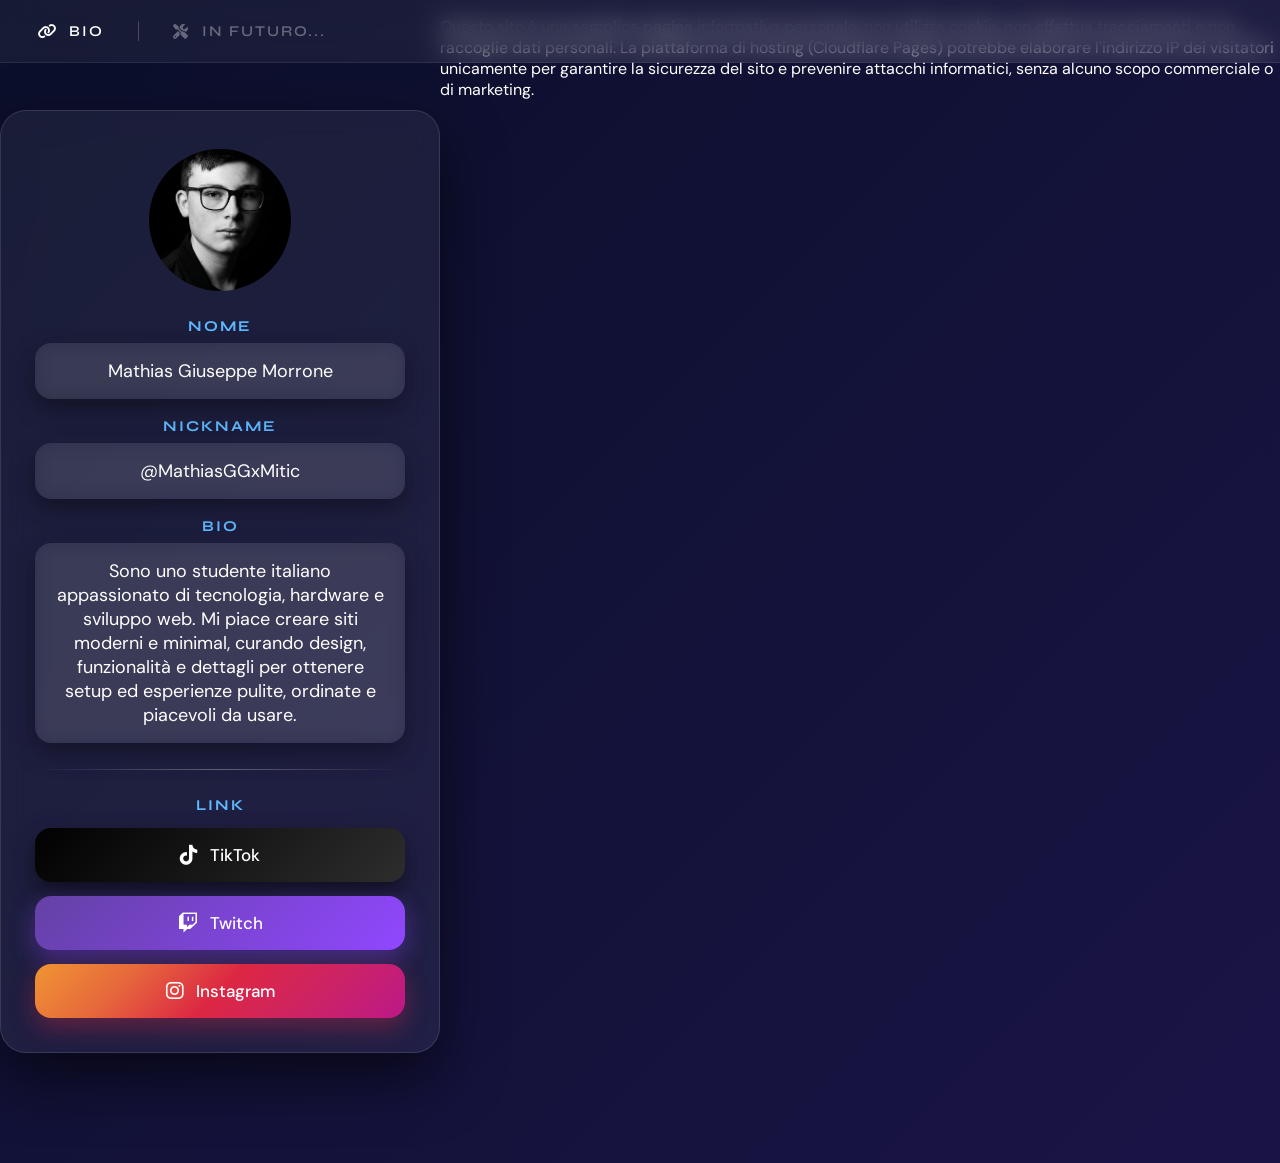
==== index.html @ 7708ba3c "Update index.html" ====
<!DOCTYPE html>
<html lang="it">
    <head>
        <meta charset="UTF-8">
        <meta name="viewport" content="width=device-width, initial-scale=1.0">
        <meta name="description" content="Pagina bio di MathiasGGxMitic: studente italiano appassionato di tecnologia, hardware e sviluppo web. Link a TikTok, Twitch e Instagram.">
        <title>MathiasGGxMitic BIO</title>
        <link rel="preconnect" href="https://fonts.googleapis.com">
        <link rel="preconnect" href="https://fonts.gstatic.com" crossorigin>
        <link href="https://fonts.googleapis.com/css2?family=Syne:wght@400;600;700;800&family=DM+Sans:wght@300;400;500&display=swap&font-display=swap" rel="stylesheet">
        <link rel="stylesheet" href="index-style.css">
        <link rel="preload" href="https://cdnjs.cloudflare.com/ajax/libs/font-awesome/6.5.0/css/all.min.css" as="style" onload="this.onload=null;this.rel='stylesheet'">
        <noscript><link rel="stylesheet" href="https://cdnjs.cloudflare.com/ajax/libs/font-awesome/6.5.0/css/all.min.css"></noscript>
    </head>
    <body>
        <header class="navbar">
            <div class="navbar-bar">
                <button class="menu-btn" id="menu-btn" aria-label="Apri menu di navigazione">
                    <div class="menu-lines">
                        <span></span>
                        <span></span>
                        <span></span>
                    </div>
                    <i class="fa-solid fa-chevron-down" id="chevron"></i>
                </button>
                <nav class="desktop-nav">
                    <a href="index.html"><i class="fa-solid fa-link"></i>BIO</a>
                    <div class="desktop-nav-divider"></div>
                    <span class="menu-soon"><i class="fa-solid fa-screwdriver-wrench"></i>IN FUTURO...</span>
                </nav>
            </div>
            <div class="dropdown-menu" id="dropdown-menu">
                <a href="index.html"><i class="fa-solid fa-link"></i>BIO</a>
                <div class="menu-divider"></div>
                <span class="menu-soon"><i class="fa-solid fa-screwdriver-wrench"></i>IN FUTURO...</span>
            </div>
        </header>
        <main>
        <div class="card">
            <img class="pfp" src="foto_profilo.webp" alt="Foto profilo di MathiasGGxMitic">
            <div class="label">NOME</div>
            <div class="box">Mathias Giuseppe Morrone</div>
            <div class="label">NICKNAME</div>
            <div class="box">@MathiasGGxMitic</div>
            <div class="label">BIO</div>
            <div class="box">Sono uno studente italiano appassionato di tecnologia, hardware e sviluppo web.
Mi piace creare siti moderni e minimal, curando design, funzionalità e dettagli per ottenere setup ed esperienze pulite, ordinate e piacevoli da usare.</div>
            <div class="separator"></div>
            <div class="label">LINK</div>
            <a class="link-box link-tiktok" href="https://www.tiktok.com/@mathiasggxmitic" target="_blank">
                <i class="fa-brands fa-tiktok"></i>
                TikTok
            </a>
            <a class="link-box link-twitch" href="https://www.twitch.tv/mathiasggxmitic_" target="_blank">
                <i class="fa-brands fa-twitch"></i>
                Twitch
            </a>
            <a class="link-box link-instagram" href="https://www.instagram.com/mathiasggxmitic/" target="_blank">
                <i class="fa-brands fa-instagram"></i>
                Instagram
            </a>
        </div>
        </main>
<footer class="gdpr-note">
    <p>Questo sito è una semplice pagina informativa personale: non utilizza cookie, non effettua tracciamenti e non raccoglie dati personali. La piattaforma di hosting (Cloudflare Pages) potrebbe elaborare l'indirizzo IP dei visitatori unicamente per garantire la sicurezza del sito e prevenire attacchi informatici, senza alcuno scopo commerciale o di marketing.</p>
</footer>
        <script src="index-script.js"></script>
    </body>
</html>
---- index-style.css ----
:root {
    --bg1: #0b0f2a;
    --bg2: #1a1446;
    --accent1: #6c63ff;
    --accent2: #ff2ea6;
    --accent3: #00d4ff;
    --text: #ffffff;
    --label-color: #5eb8ff;
}

* {
    box-sizing: border-box;
}

body {
    margin: 0;
    min-height: 100vh;
    font-family: 'DM Sans', sans-serif;
    display: flex;
    justify-content: center;
    align-items: flex-start;
    background: linear-gradient(135deg, var(--bg1), var(--bg2));
    color: var(--text);
    overflow-x: hidden;
}

.navbar {
    position: fixed;
    top: 0;
    left: 0;
    right: 0;
    z-index: 1000;
}

.navbar-bar {
    width: 100%;
    padding: 14px 24px;
    display: flex;
    align-items: center;
    background: rgba(255, 255, 255, 0.05);
    backdrop-filter: blur(14px);
    -webkit-backdrop-filter: blur(14px);
    border-bottom: 1px solid rgba(255, 255, 255, 0.08);
}

.menu-btn {
    display: flex;
    align-items: center;
    gap: 14px;
    padding: 12px 18px;
    border: 1px solid rgba(255, 255, 255, 0.14);
    border-radius: 16px;
    cursor: pointer;
    color: var(--text);
    background: rgba(255, 255, 255, 0.08);
    backdrop-filter: blur(14px);
    -webkit-backdrop-filter: blur(14px);
    transition: transform 0.25s ease, background 0.25s ease;
}

.menu-btn:hover {
    transform: scale(1.04);
    background: rgba(255, 255, 255, 0.13);
}

.menu-lines {
    display: flex;
    flex-direction: column;
    gap: 5px;
}

.menu-lines span {
    width: 26px;
    height: 2.5px;
    background: var(--text);
    border-radius: 999px;
}

#chevron {
    transition: transform 0.3s ease;
    font-size: 15px;
}

#chevron.open {
    transform: rotate(180deg);
}

.dropdown-menu {
    position: absolute;
    top: calc(100% + 10px);
    left: 24px;
    width: 210px;
    border-radius: 18px;
    background: rgba(255, 255, 255, 0.08);
    backdrop-filter: blur(14px);
    -webkit-backdrop-filter: blur(14px);
    border: 1px solid rgba(255, 255, 255, 0.12);
    display: flex;
    flex-direction: column;
    overflow: hidden;
    opacity: 0;
    visibility: hidden;
    transform: translateY(-10px);
    transition: opacity 0.3s ease, transform 0.3s ease, visibility 0.3s ease;
}

.dropdown-menu.active {
    opacity: 1;
    visibility: visible;
    transform: translateY(0);
}

.dropdown-menu a {
    padding: 16px 20px;
    text-decoration: none;
    color: var(--text);
    background: transparent;
    transition: background 0.25s ease;
    text-align: left;
    font-family: 'Syne', sans-serif;
    font-size: 15px;
    font-weight: 600;
    letter-spacing: 2px;
    display: flex;
    align-items: center;
    gap: 12px;
    width: 100%;
}

.dropdown-menu a:hover {
    background: rgba(255, 255, 255, 0.08);
}

.menu-divider {
    height: 1px;
    background: rgba(255, 255, 255, 0.12);
}

.menu-soon {
    padding: 16px 20px;
    color: rgba(220, 220, 230, 0.4);
    background: transparent;
    font-family: 'Syne', sans-serif;
    font-size: 15px;
    font-weight: 600;
    letter-spacing: 2px;
    cursor: default;
    user-select: none;
    text-align: left;
    display: flex;
    align-items: center;
    gap: 12px;
    width: 100%;
}

.desktop-nav {
    display: none;
}

.desktop-nav-divider {
    width: 1px;
    height: 20px;
    background: rgba(255, 255, 255, 0.2);
    border-radius: 999px;
}

.card {
    width: 440px;
    margin-top: 110px;
    margin-bottom: 110px;
    padding: 34px;
    border-radius: 26px;
    background: rgba(255, 255, 255, 0.06);
    backdrop-filter: blur(14px);
    -webkit-backdrop-filter: blur(14px);
    border: 1px solid rgba(255, 255, 255, 0.12);
    box-shadow: 0 24px 60px rgba(0, 0, 0, 0.6);
    text-align: center;
}

.pfp {
    width: 150px;
    height: 150px;
    border-radius: 50%;
    object-fit: cover;
    border: 4px solid transparent;
    box-shadow: none;
    margin: 0 auto 22px auto;
    display: block;
    transition: border-color 0.3s ease, box-shadow 0.3s ease;
}

.pfp:hover {
    border-color: var(--accent3);
    box-shadow: 0 0 30px rgba(0, 212, 255, 0.6);
}

.label {
    font-family: 'Syne', sans-serif;
    font-size: 15px;
    font-weight: 700;
    color: var(--label-color);
    margin: 18px 0 8px 0;
    letter-spacing: 2px;
}

.box {
    background: rgba(255, 255, 255, 0.08);
    padding: 16px 20px;
    border-radius: 16px;
    font-family: 'DM Sans', sans-serif;
    font-size: 18px;
    font-weight: 400;
    box-shadow: 0 10px 25px rgba(0, 0, 0, 0.35);
    backdrop-filter: blur(10px);
    -webkit-backdrop-filter: blur(10px);
}

.separator {
    height: 1px;
    margin: 26px 0;
    background: linear-gradient(90deg, transparent, rgba(255, 255, 255, 0.3), transparent);
}

.link-box {
    display: flex;
    align-items: center;
    justify-content: center;
    gap: 12px;
    margin-top: 14px;
    padding: 16px 20px;
    border-radius: 16px;
    text-decoration: none;
    color: var(--text);
    font-family: 'DM Sans', sans-serif;
    font-size: 17px;
    font-weight: 500;
    transition: transform 0.25s ease, box-shadow 0.25s ease;
}

.link-box:hover {
    transform: translateY(-3px) scale(1.03);
    box-shadow: 0 15px 35px rgba(0, 0, 0, 0.5);
}

.link-box i {
    font-size: 20px;
}

.link-tiktok {
    background: linear-gradient(135deg, #010101, #2d2d2d);
    box-shadow: 0 10px 25px rgba(0, 0, 0, 0.5);
}

.link-twitch {
    background: linear-gradient(135deg, #6441a5, #9147ff);
    box-shadow: 0 10px 25px rgba(145, 71, 255, 0.35);
}

.link-instagram {
    background: linear-gradient(135deg, #f09433, #e6683c, #dc2743, #cc2366, #bc1888);
    box-shadow: 0 10px 25px rgba(220, 39, 67, 0.35);
}

@media (max-width: 520px) {
    body {
        align-items: flex-start;
        padding: 0;
        min-height: unset;
    }

    main {
        width: 100%;
        padding: 0 16px 32px 16px;
    }

    .card {
        width: 100%;
        margin-top: 90px;
        padding: 24px 20px;
        border-radius: 22px;
    }

    .pfp {
        width: 120px;
        height: 120px;
    }

    .box {
        font-size: 16px;
        padding: 14px 16px;
    }

    .label {
        font-size: 13px;
    }

    .link-box {
        font-size: 16px;
        padding: 14px 16px;
    }

    .dropdown-menu {
        width: calc(100vw - 48px);
    }

    .navbar-bar {
        padding: 12px 16px;
    }
}

@media (min-width: 768px) {
    .menu-btn {
        display: none;
    }

    .dropdown-menu {
        display: none !important;
    }

    .desktop-nav {
        display: flex;
        align-items: center;
        gap: 20px;
    }

    .desktop-nav a {
        text-decoration: none;
        color: var(--text);
        font-family: 'Syne', sans-serif;
        font-size: 15px;
        font-weight: 600;
        letter-spacing: 2px;
        display: flex;
        align-items: center;
        gap: 10px;
        padding: 8px 14px;
        border-radius: 12px;
        transition: background 0.25s ease;
    }

    .desktop-nav a:hover {
        background: rgba(255, 255, 255, 0.08);
    }

    .desktop-nav .menu-soon {
        padding: 8px 14px;
        font-size: 15px;
        width: auto;
    }
}
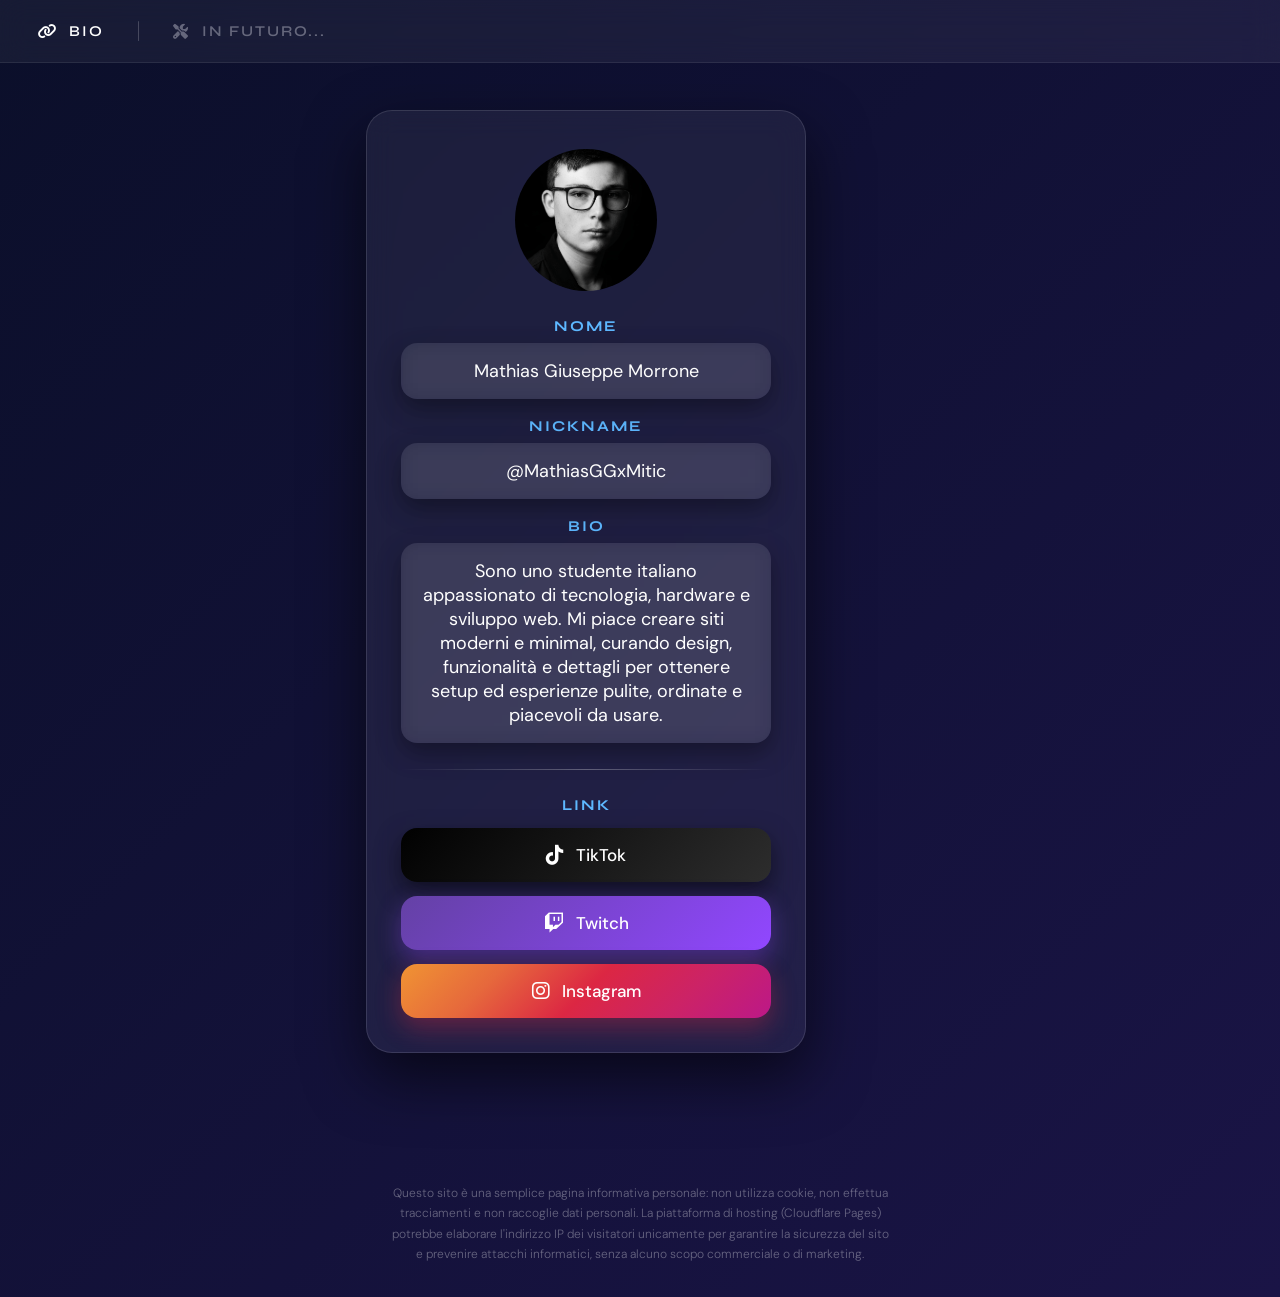
==== commit 6f7ee3ef: "Update index.html" ====
--- a/index.html
+++ b/index.html
@@ -36,34 +36,34 @@
             </div>
         </header>
         <main>
-        <div class="card">
-            <img class="pfp" src="foto_profilo.webp" alt="Foto profilo di MathiasGGxMitic">
-            <div class="label">NOME</div>
-            <div class="box">Mathias Giuseppe Morrone</div>
-            <div class="label">NICKNAME</div>
-            <div class="box">@MathiasGGxMitic</div>
-            <div class="label">BIO</div>
-            <div class="box">Sono uno studente italiano appassionato di tecnologia, hardware e sviluppo web.
+            <div class="card">
+                <img class="pfp" src="foto_profilo.webp" alt="Foto profilo di MathiasGGxMitic">
+                <div class="label">NOME</div>
+                <div class="box">Mathias Giuseppe Morrone</div>
+                <div class="label">NICKNAME</div>
+                <div class="box">@MathiasGGxMitic</div>
+                <div class="label">BIO</div>
+                <div class="box">Sono uno studente italiano appassionato di tecnologia, hardware e sviluppo web.
 Mi piace creare siti moderni e minimal, curando design, funzionalità e dettagli per ottenere setup ed esperienze pulite, ordinate e piacevoli da usare.</div>
-            <div class="separator"></div>
-            <div class="label">LINK</div>
-            <a class="link-box link-tiktok" href="https://www.tiktok.com/@mathiasggxmitic" target="_blank">
-                <i class="fa-brands fa-tiktok"></i>
-                TikTok
-            </a>
-            <a class="link-box link-twitch" href="https://www.twitch.tv/mathiasggxmitic_" target="_blank">
-                <i class="fa-brands fa-twitch"></i>
-                Twitch
-            </a>
-            <a class="link-box link-instagram" href="https://www.instagram.com/mathiasggxmitic/" target="_blank">
-                <i class="fa-brands fa-instagram"></i>
-                Instagram
-            </a>
-        </div>
+                <div class="separator"></div>
+                <div class="label">LINK</div>
+                <a class="link-box link-tiktok" href="https://www.tiktok.com/@mathiasggxmitic" target="_blank">
+                    <i class="fa-brands fa-tiktok"></i>
+                    TikTok
+                </a>
+                <a class="link-box link-twitch" href="https://www.twitch.tv/mathiasggxmitic_" target="_blank">
+                    <i class="fa-brands fa-twitch"></i>
+                    Twitch
+                </a>
+                <a class="link-box link-instagram" href="https://www.instagram.com/mathiasggxmitic/" target="_blank">
+                    <i class="fa-brands fa-instagram"></i>
+                    Instagram
+                </a>
+            </div>
+            <footer class="gdpr-note">
+                <p>Questo sito è una semplice pagina informativa personale: non utilizza cookie, non effettua tracciamenti e non raccoglie dati personali. La piattaforma di hosting (Cloudflare Pages) potrebbe elaborare l'indirizzo IP dei visitatori unicamente per garantire la sicurezza del sito e prevenire attacchi informatici, senza alcuno scopo commerciale o di marketing.</p>
+            </footer>
         </main>
-<footer class="gdpr-note">
-    <p>Questo sito è una semplice pagina informativa personale: non utilizza cookie, non effettua tracciamenti e non raccoglie dati personali. La piattaforma di hosting (Cloudflare Pages) potrebbe elaborare l'indirizzo IP dei visitatori unicamente per garantire la sicurezza del sito e prevenire attacchi informatici, senza alcuno scopo commerciale o di marketing.</p>
-</footer>
         <script src="index-script.js"></script>
     </body>
 </html>
--- a/index-style.css
+++ b/index-style.css
@@ -260,6 +260,22 @@
 .link-instagram {
     background: linear-gradient(135deg, #f09433, #e6683c, #dc2743, #cc2366, #bc1888);
     box-shadow: 0 10px 25px rgba(220, 39, 67, 0.35);
+}
+
+.gdpr-note {
+    width: 100%;
+    padding: 20px 24px 32px 24px;
+    text-align: center;
+}
+
+.gdpr-note p {
+    max-width: 500px;
+    margin: 0 auto;
+    font-family: 'DM Sans', sans-serif;
+    font-size: 12px;
+    font-weight: 300;
+    color: rgba(255, 255, 255, 0.35);
+    line-height: 1.7;
 }
 
 @media (max-width: 520px) {
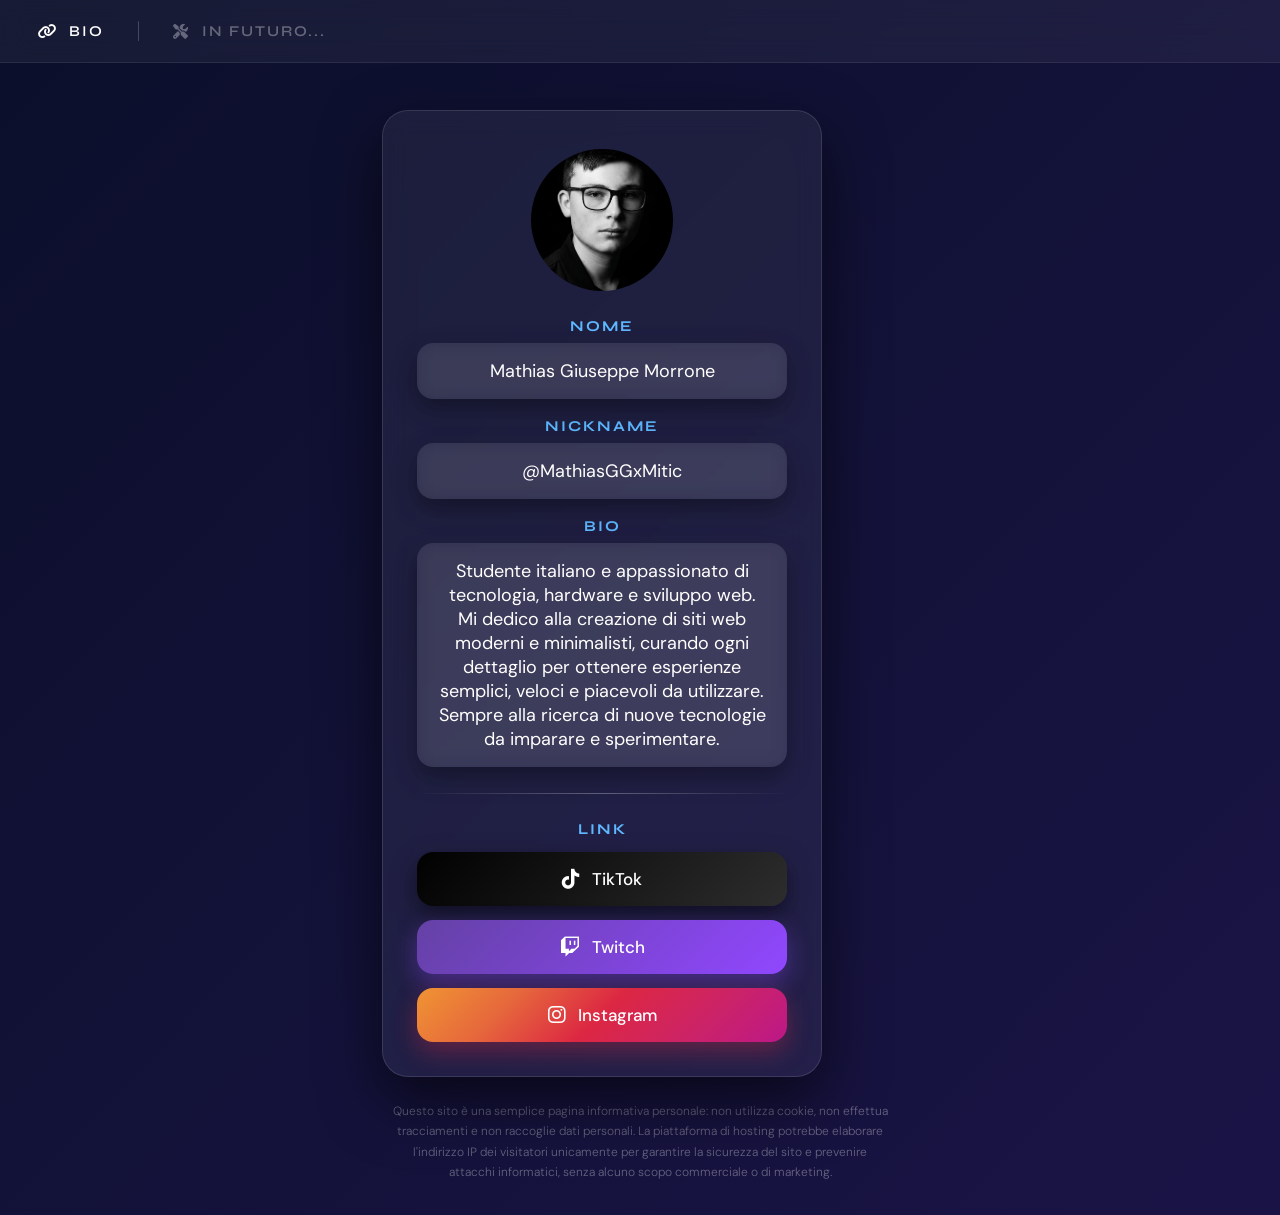
==== commit 993edd3c: "Update index.html" ====
--- a/index.html
+++ b/index.html
@@ -3,7 +3,7 @@
     <head>
         <meta charset="UTF-8">
         <meta name="viewport" content="width=device-width, initial-scale=1.0">
-        <meta name="description" content="Pagina bio di MathiasGGxMitic: studente italiano appassionato di tecnologia, hardware e sviluppo web. Link a TikTok, Twitch e Instagram.">
+        <meta name="description" content="Bio di MathiasGGxMitic">
         <title>MathiasGGxMitic BIO</title>
         <link rel="preconnect" href="https://fonts.googleapis.com">
         <link rel="preconnect" href="https://fonts.gstatic.com" crossorigin>
@@ -43,8 +43,7 @@
                 <div class="label">NICKNAME</div>
                 <div class="box">@MathiasGGxMitic</div>
                 <div class="label">BIO</div>
-                <div class="box">Sono uno studente italiano appassionato di tecnologia, hardware e sviluppo web.
-Mi piace creare siti moderni e minimal, curando design, funzionalità e dettagli per ottenere setup ed esperienze pulite, ordinate e piacevoli da usare.</div>
+                <div class="box">Studente italiano e appassionato di tecnologia, hardware e sviluppo web. Mi dedico alla creazione di siti web moderni e minimalisti, curando ogni dettaglio per ottenere esperienze semplici, veloci e piacevoli da utilizzare. Sempre alla ricerca di nuove tecnologie da imparare e sperimentare.</div>
                 <div class="separator"></div>
                 <div class="label">LINK</div>
                 <a class="link-box link-tiktok" href="https://www.tiktok.com/@mathiasggxmitic" target="_blank">
@@ -61,7 +60,7 @@
                 </a>
             </div>
             <footer class="gdpr-note">
-                <p>Questo sito è una semplice pagina informativa personale: non utilizza cookie, non effettua tracciamenti e non raccoglie dati personali. La piattaforma di hosting (Cloudflare Pages) potrebbe elaborare l'indirizzo IP dei visitatori unicamente per garantire la sicurezza del sito e prevenire attacchi informatici, senza alcuno scopo commerciale o di marketing.</p>
+                <p>Questo sito è una semplice pagina informativa personale: non utilizza cookie, non effettua tracciamenti e non raccoglie dati personali. La piattaforma di hosting potrebbe elaborare l'indirizzo IP dei visitatori unicamente per garantire la sicurezza del sito e prevenire attacchi informatici, senza alcuno scopo commerciale o di marketing.</p>
             </footer>
         </main>
         <script src="index-script.js"></script>
--- a/index-style.css
+++ b/index-style.css
@@ -167,7 +167,6 @@
 .card {
     width: 440px;
     margin-top: 110px;
-    margin-bottom: 110px;
     padding: 34px;
     border-radius: 26px;
     background: rgba(255, 255, 255, 0.06);
@@ -263,8 +262,8 @@
 }
 
 .gdpr-note {
-    width: 100%;
-    padding: 20px 24px 32px 24px;
+    margin-top: 24px;
+    padding: 0 8px 32px 8px;
     text-align: center;
 }
 
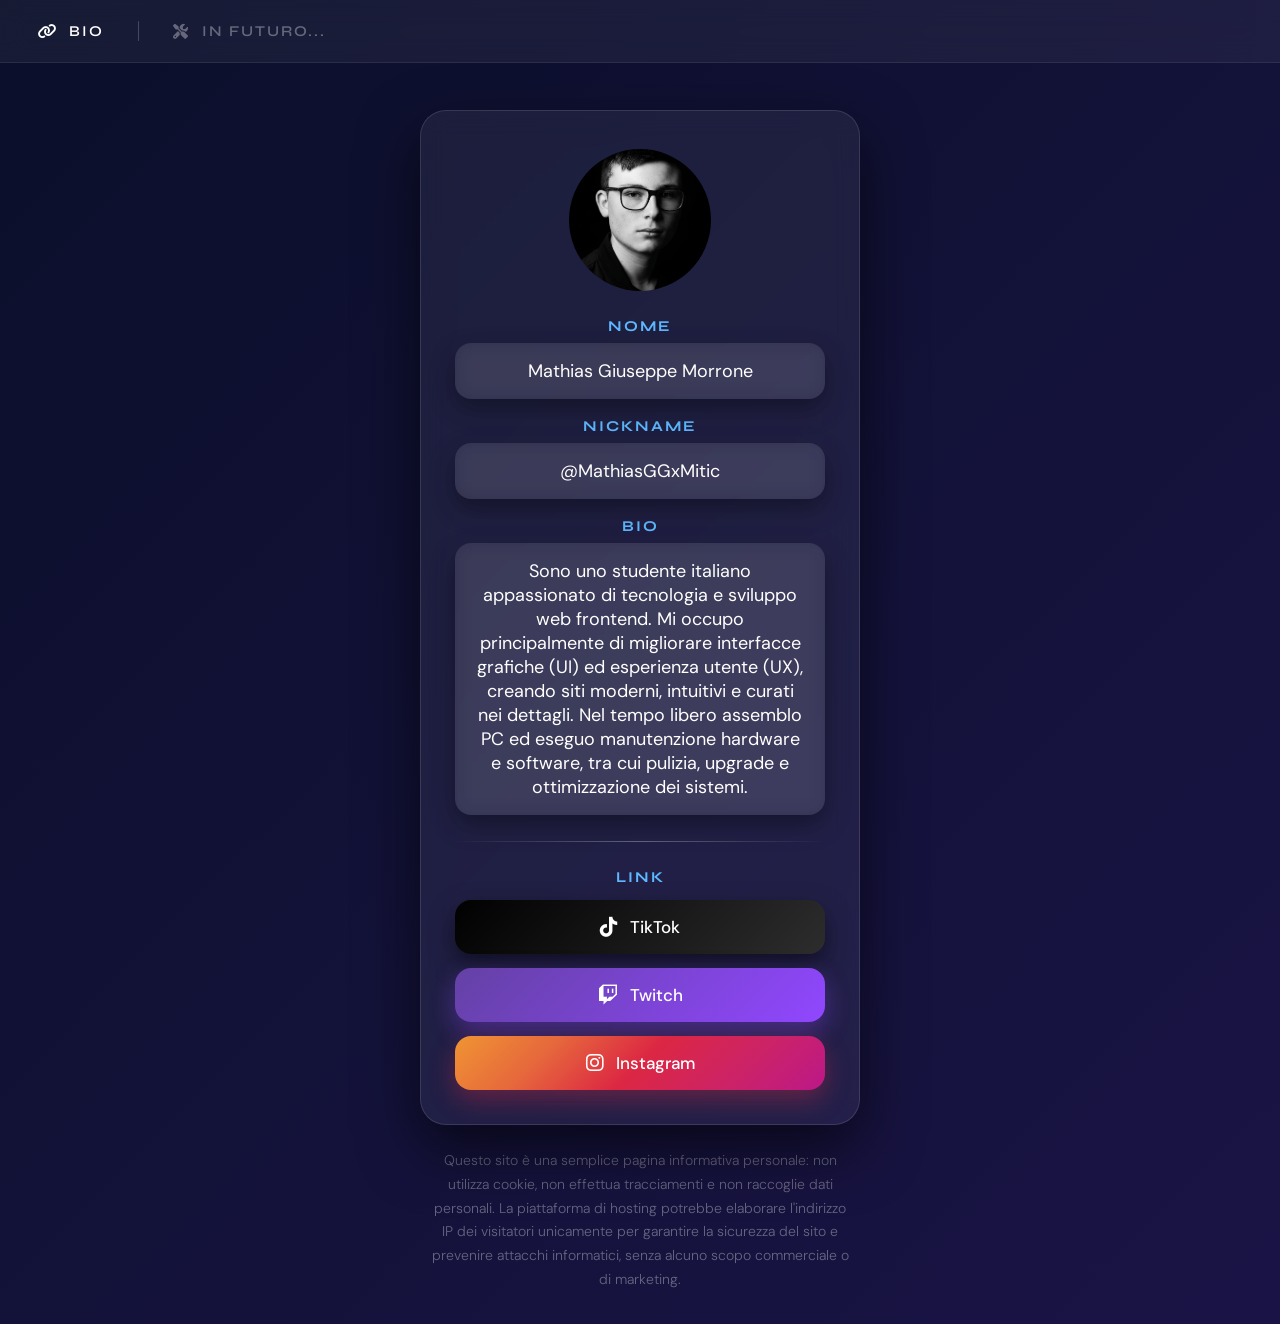
==== commit 559d94cf: "Update index.html" ====
--- a/index.html
+++ b/index.html
@@ -43,7 +43,7 @@
                 <div class="label">NICKNAME</div>
                 <div class="box">@MathiasGGxMitic</div>
                 <div class="label">BIO</div>
-                <div class="box">Studente italiano e appassionato di tecnologia, hardware e sviluppo web. Mi dedico alla creazione di siti web moderni e minimalisti, curando ogni dettaglio per ottenere esperienze semplici, veloci e piacevoli da utilizzare. Sempre alla ricerca di nuove tecnologie da imparare e sperimentare.</div>
+                <div class="box">Sono uno studente italiano appassionato di tecnologia e sviluppo web frontend. Mi occupo principalmente di migliorare interfacce grafiche (UI) ed esperienza utente (UX), creando siti moderni, intuitivi e curati nei dettagli. Nel tempo libero assemblo PC ed eseguo manutenzione hardware e software, tra cui pulizia, upgrade e ottimizzazione dei sistemi.</div>
                 <div class="separator"></div>
                 <div class="label">LINK</div>
                 <a class="link-box link-tiktok" href="https://www.tiktok.com/@mathiasggxmitic" target="_blank">
--- a/index-style.css
+++ b/index-style.css
@@ -271,7 +271,7 @@
     max-width: 500px;
     margin: 0 auto;
     font-family: 'DM Sans', sans-serif;
-    font-size: 12px;
+    font-size: 14px;
     font-weight: 300;
     color: rgba(255, 255, 255, 0.35);
     line-height: 1.7;
@@ -363,4 +363,9 @@
         font-size: 15px;
         width: auto;
     }
+
+    .gdpr-note p {
+        max-width: 420px;
+        font-size: 14px;
+    }
 }
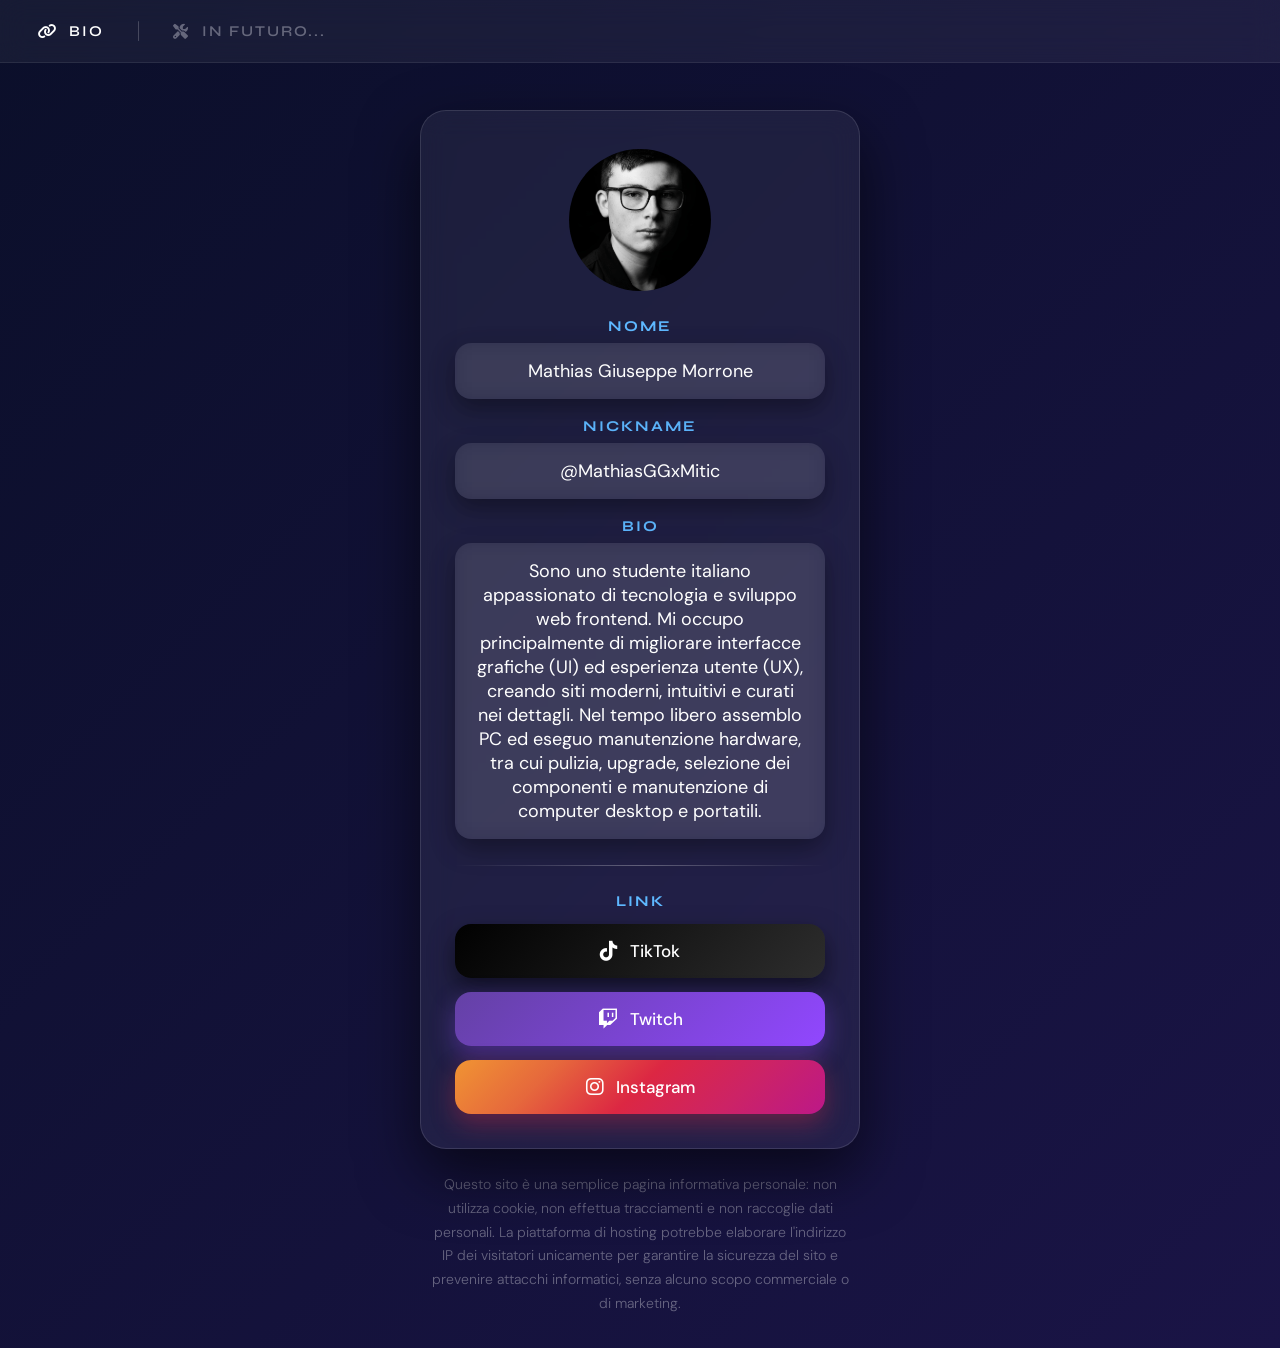
==== commit 8fb87317: "Update index.html" ====
--- a/index.html
+++ b/index.html
@@ -43,7 +43,7 @@
                 <div class="label">NICKNAME</div>
                 <div class="box">@MathiasGGxMitic</div>
                 <div class="label">BIO</div>
-                <div class="box">Sono uno studente italiano appassionato di tecnologia e sviluppo web frontend. Mi occupo principalmente di migliorare interfacce grafiche (UI) ed esperienza utente (UX), creando siti moderni, intuitivi e curati nei dettagli. Nel tempo libero assemblo PC ed eseguo manutenzione hardware e software, tra cui pulizia, upgrade e ottimizzazione dei sistemi.</div>
+                <div class="box">Sono uno studente italiano appassionato di tecnologia e sviluppo web frontend. Mi occupo principalmente di migliorare interfacce grafiche (UI) ed esperienza utente (UX), creando siti moderni, intuitivi e curati nei dettagli. Nel tempo libero assemblo PC ed eseguo manutenzione hardware, tra cui pulizia, upgrade, selezione dei componenti e manutenzione di computer desktop e portatili.</div>
                 <div class="separator"></div>
                 <div class="label">LINK</div>
                 <a class="link-box link-tiktok" href="https://www.tiktok.com/@mathiasggxmitic" target="_blank">
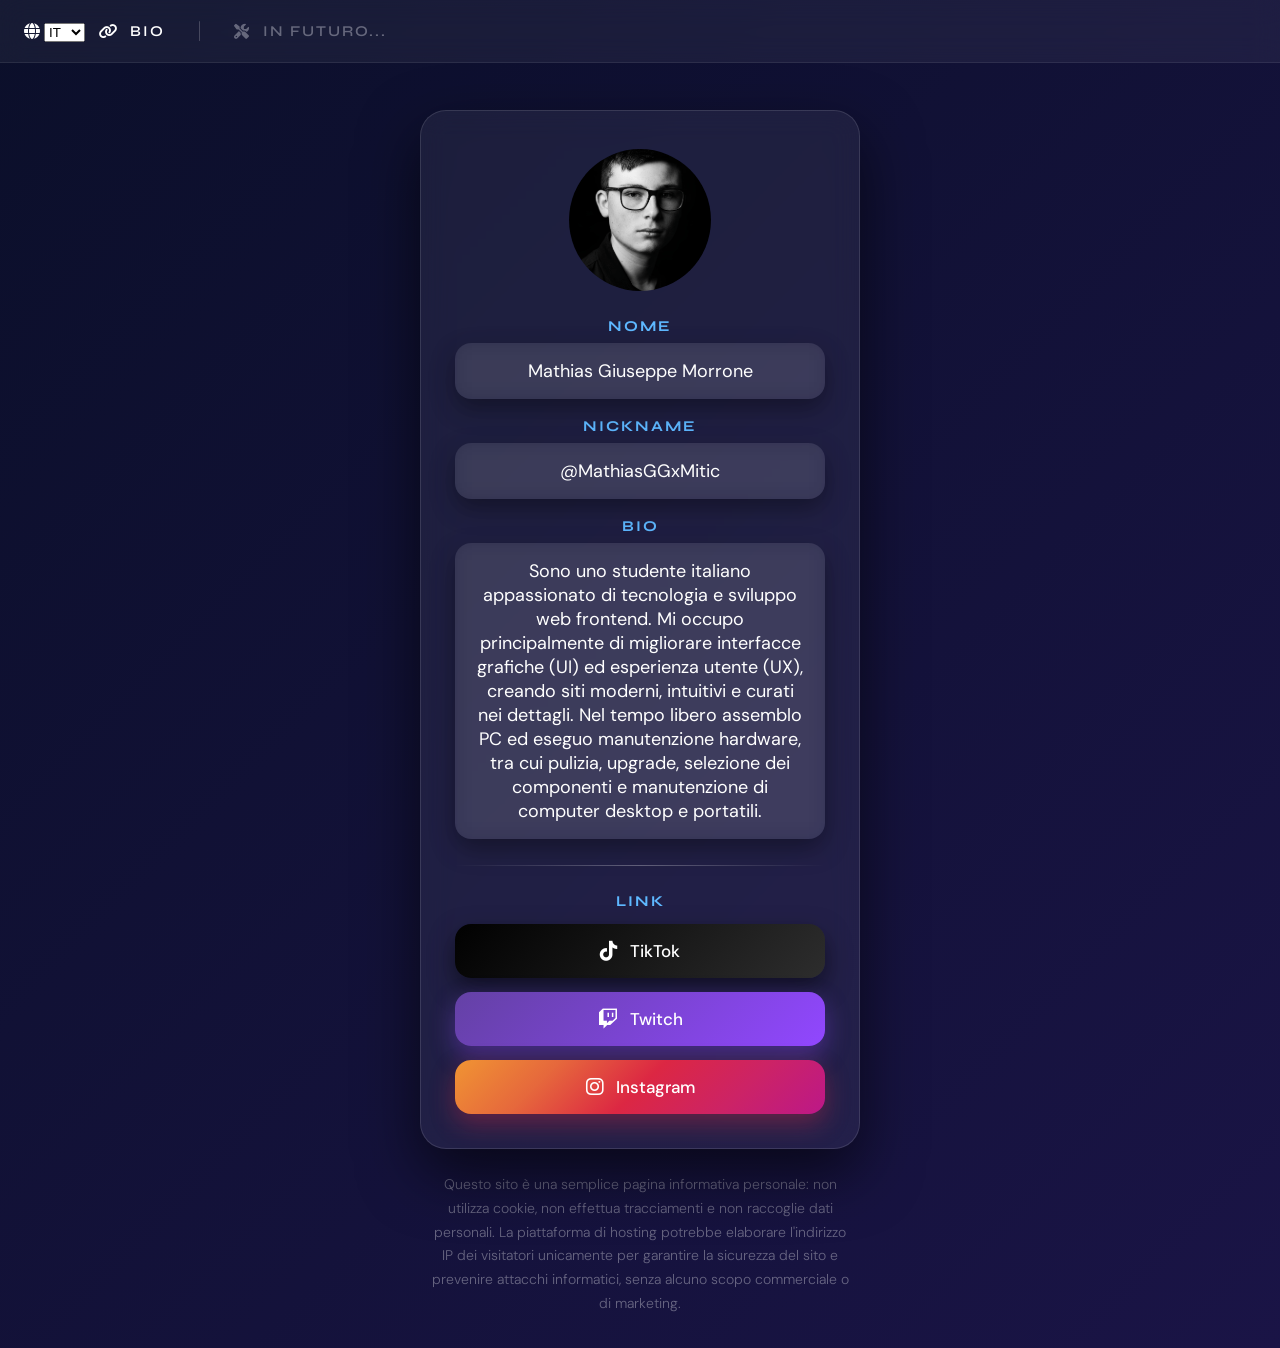
==== commit 6c372db1: "Update index.html" ====
--- a/index.html
+++ b/index.html
@@ -15,6 +15,13 @@
     <body>
         <header class="navbar">
             <div class="navbar-bar">
+                <div class="lang-select-container">
+                    <i class="fa-solid fa-globe lang-icon"></i>
+                    <select class="lang-select" onchange="location = this.value;" aria-label="Seleziona lingua">
+                        <option value="index.html" selected>IT</option>
+                        <option value="index-en.html">EN</option>
+                    </select>
+                </div>
                 <button class="menu-btn" id="menu-btn" aria-label="Apri menu di navigazione">
                     <div class="menu-lines">
                         <span></span>
--- a/index-style.css
+++ b/index-style.css
@@ -268,7 +268,7 @@
 }
 
 .gdpr-note p {
-    max-width: 500px;
+    max-width: 420px;
     margin: 0 auto;
     font-family: 'DM Sans', sans-serif;
     font-size: 14px;
@@ -362,10 +362,4 @@
         padding: 8px 14px;
         font-size: 15px;
         width: auto;
-    }
-
-    .gdpr-note p {
-        max-width: 420px;
-        font-size: 14px;
-    }
-}+    }
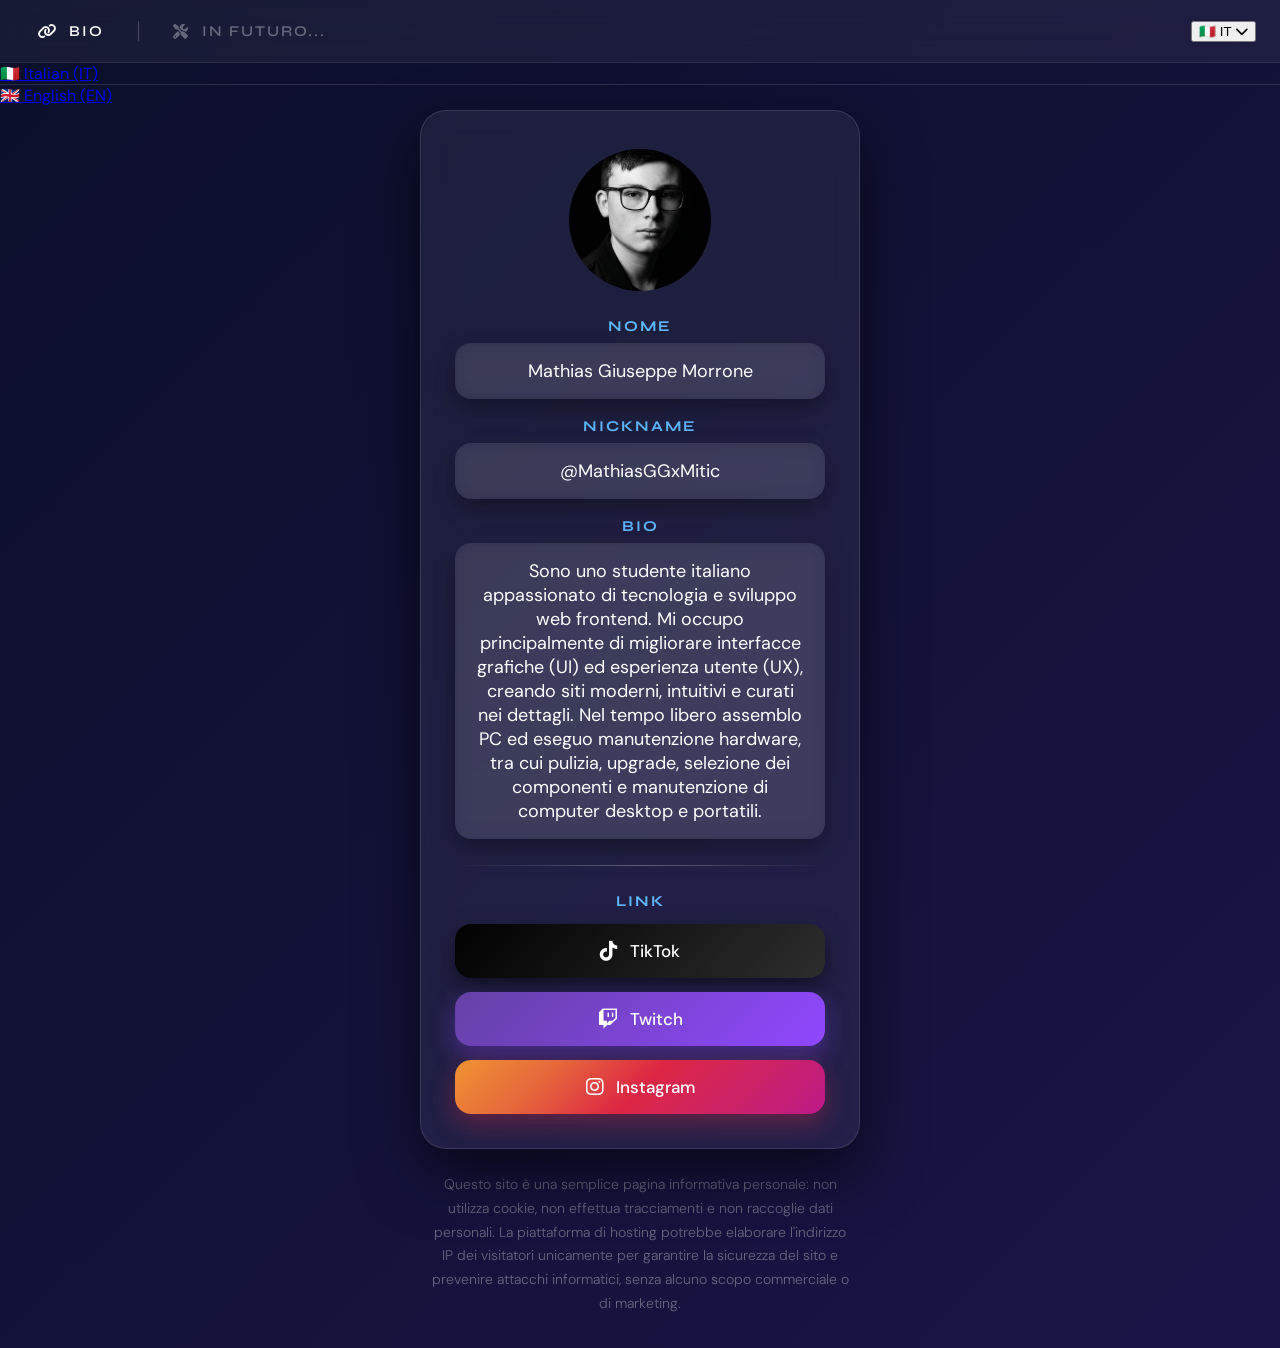
==== commit 4cd5e47b: "Update index.html" ====
--- a/index.html
+++ b/index.html
@@ -15,13 +15,7 @@
     <body>
         <header class="navbar">
             <div class="navbar-bar">
-                <div class="lang-select-container">
-                    <i class="fa-solid fa-globe lang-icon"></i>
-                    <select class="lang-select" onchange="location = this.value;" aria-label="Seleziona lingua">
-                        <option value="index.html" selected>IT</option>
-                        <option value="index-en.html">EN</option>
-                    </select>
-                </div>
+                <!-- Menu Principale a Sinistra -->
                 <button class="menu-btn" id="menu-btn" aria-label="Apri menu di navigazione">
                     <div class="menu-lines">
                         <span></span>
@@ -35,11 +29,29 @@
                     <div class="desktop-nav-divider"></div>
                     <span class="menu-soon"><i class="fa-solid fa-screwdriver-wrench"></i>IN FUTURO...</span>
                 </nav>
+
+                <!-- Menu Lingua a Destra -->
+                <div class="lang-menu-wrapper">
+                    <button class="lang-btn" id="lang-btn" aria-label="Cambia lingua">
+                        <span class="lang-flag">🇮🇹</span>
+                        <span class="lang-text">IT</span>
+                        <i class="fa-solid fa-chevron-down" id="lang-chevron"></i>
+                    </button>
+                </div>
             </div>
+
+            <!-- Dropdown Menu Principale (Sinistra) -->
             <div class="dropdown-menu" id="dropdown-menu">
                 <a href="index.html"><i class="fa-solid fa-link"></i>BIO</a>
                 <div class="menu-divider"></div>
                 <span class="menu-soon"><i class="fa-solid fa-screwdriver-wrench"></i>IN FUTURO...</span>
+            </div>
+
+            <!-- Dropdown Menu Lingua (Destra) -->
+            <div class="lang-dropdown" id="lang-dropdown">
+                <a href="index.html" class="active"><span class="lang-flag">🇮🇹</span> Italian (IT)</a>
+                <div class="menu-divider"></div>
+                <a href="index-en.html"><span class="lang-flag">🇬🇧</span> English (EN)</a>
             </div>
         </header>
         <main>
--- a/index-style.css
+++ b/index-style.css
@@ -37,10 +37,51 @@
     padding: 14px 24px;
     display: flex;
     align-items: center;
+    justify-content: space-between;
     background: rgba(255, 255, 255, 0.05);
     backdrop-filter: blur(14px);
     -webkit-backdrop-filter: blur(14px);
     border-bottom: 1px solid rgba(255, 255, 255, 0.08);
+}
+
+.lang-select-container {
+    display: flex;
+    align-items: center;
+    gap: 8px;
+    padding: 12px 16px;
+    border: 1px solid rgba(255, 255, 255, 0.14);
+    border-radius: 16px;
+    background: rgba(255, 255, 255, 0.08);
+    backdrop-filter: blur(14px);
+    -webkit-backdrop-filter: blur(14px);
+    transition: transform 0.25s ease, background 0.25s ease;
+}
+
+.lang-select-container:hover {
+    transform: scale(1.04);
+    background: rgba(255, 255, 255, 0.13);
+}
+
+.lang-icon {
+    font-size: 16px;
+    color: var(--text);
+}
+
+.lang-select {
+    background: transparent;
+    border: none;
+    color: var(--text);
+    font-family: 'Syne', sans-serif;
+    font-size: 15px;
+    font-weight: 600;
+    cursor: pointer;
+    outline: none;
+    padding-right: 4px;
+}
+
+.lang-select option {
+    background: var(--bg1);
+    color: var(--text);
 }
 
 .menu-btn {
@@ -88,7 +129,7 @@
 .dropdown-menu {
     position: absolute;
     top: calc(100% + 10px);
-    left: 24px;
+    right: 24px;
     width: 210px;
     border-radius: 18px;
     background: rgba(255, 255, 255, 0.08);
@@ -317,6 +358,7 @@
 
     .dropdown-menu {
         width: calc(100vw - 48px);
+        right: 16px;
     }
 
     .navbar-bar {
@@ -362,4 +404,5 @@
         padding: 8px 14px;
         font-size: 15px;
         width: auto;
-    }+    }
+}
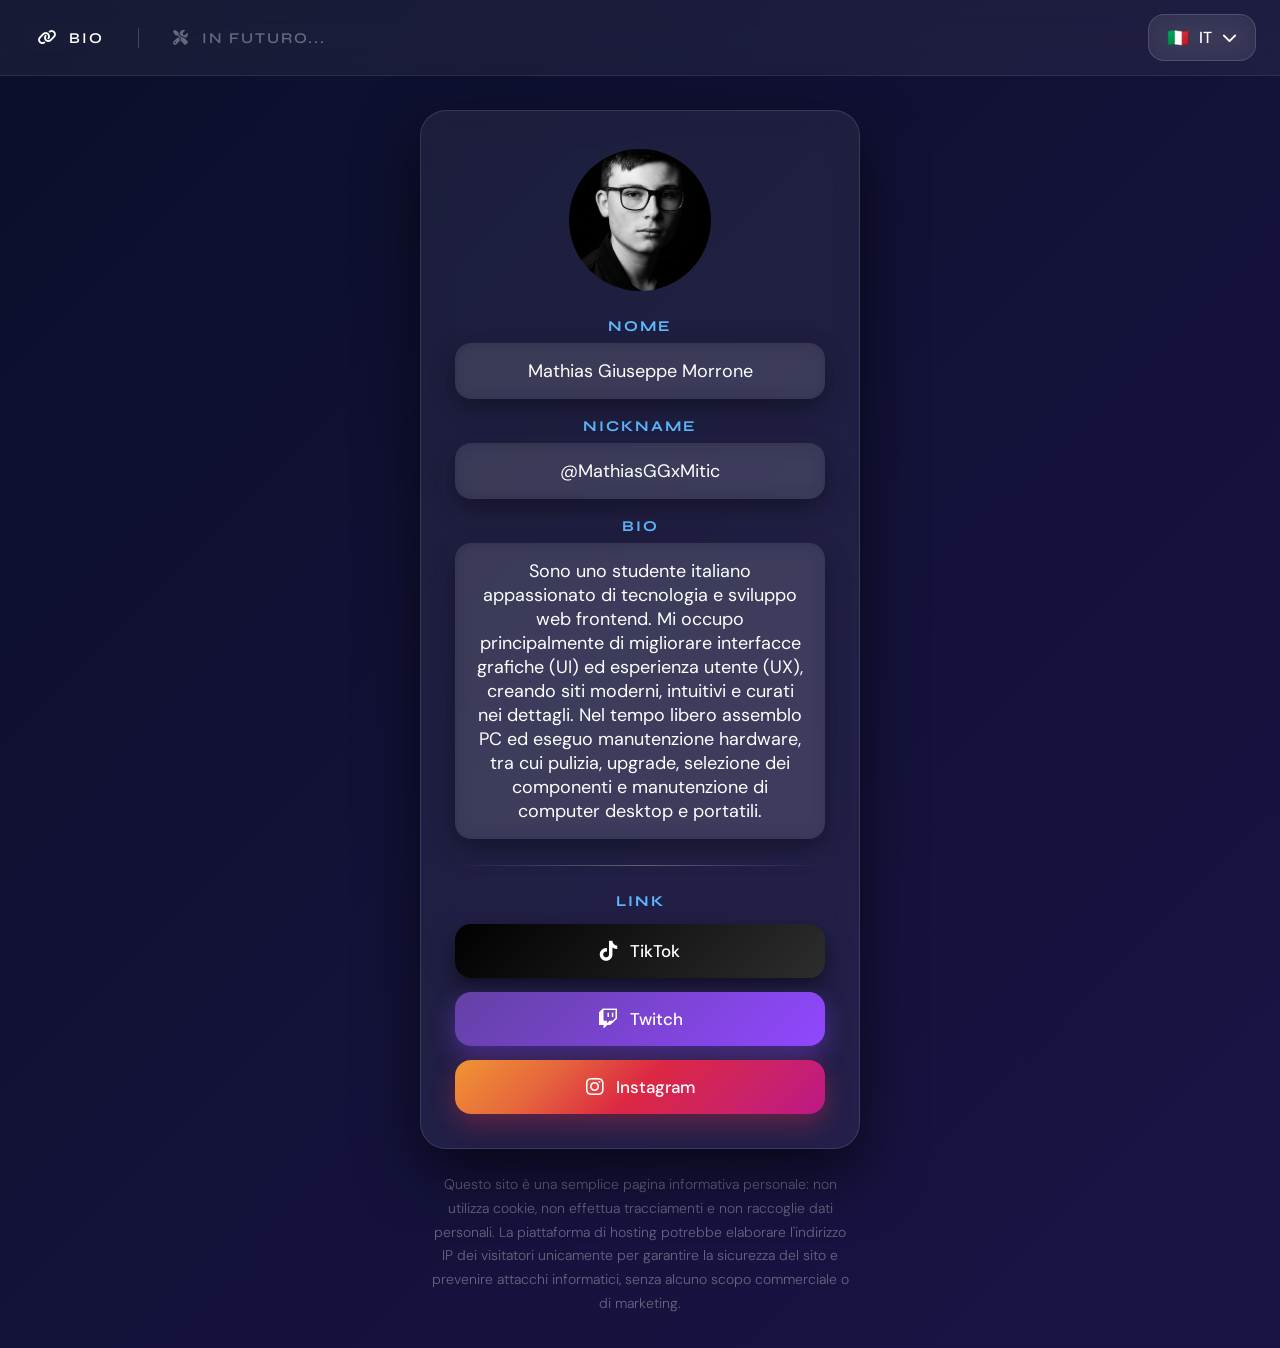
==== commit 1774d8e2: "Update index.html" ====
--- a/index.html
+++ b/index.html
@@ -49,7 +49,7 @@
 
             <!-- Dropdown Menu Lingua (Destra) -->
             <div class="lang-dropdown" id="lang-dropdown">
-                <a href="index.html" class="active"><span class="lang-flag">🇮🇹</span> Italian (IT)</a>
+                <a href="index.html" class="active"><span class="lang-flag">🇮🇹</span> Italiano (IT)</a>
                 <div class="menu-divider"></div>
                 <a href="index-en.html"><span class="lang-flag">🇬🇧</span> English (EN)</a>
             </div>
--- a/index-style.css
+++ b/index-style.css
@@ -44,47 +44,7 @@
     border-bottom: 1px solid rgba(255, 255, 255, 0.08);
 }
 
-.lang-select-container {
-    display: flex;
-    align-items: center;
-    gap: 8px;
-    padding: 12px 16px;
-    border: 1px solid rgba(255, 255, 255, 0.14);
-    border-radius: 16px;
-    background: rgba(255, 255, 255, 0.08);
-    backdrop-filter: blur(14px);
-    -webkit-backdrop-filter: blur(14px);
-    transition: transform 0.25s ease, background 0.25s ease;
-}
-
-.lang-select-container:hover {
-    transform: scale(1.04);
-    background: rgba(255, 255, 255, 0.13);
-}
-
-.lang-icon {
-    font-size: 16px;
-    color: var(--text);
-}
-
-.lang-select {
-    background: transparent;
-    border: none;
-    color: var(--text);
-    font-family: 'Syne', sans-serif;
-    font-size: 15px;
-    font-weight: 600;
-    cursor: pointer;
-    outline: none;
-    padding-right: 4px;
-}
-
-.lang-select option {
-    background: var(--bg1);
-    color: var(--text);
-}
-
-.menu-btn {
+.menu-btn, .lang-btn {
     display: flex;
     align-items: center;
     gap: 14px;
@@ -97,9 +57,12 @@
     backdrop-filter: blur(14px);
     -webkit-backdrop-filter: blur(14px);
     transition: transform 0.25s ease, background 0.25s ease;
-}
-
-.menu-btn:hover {
+    font-family: 'DM Sans', sans-serif;
+    font-size: 16px;
+    font-weight: 500;
+}
+
+.menu-btn:hover, .lang-btn:hover {
     transform: scale(1.04);
     background: rgba(255, 255, 255, 0.13);
 }
@@ -117,20 +80,33 @@
     border-radius: 999px;
 }
 
-#chevron {
+.lang-btn {
+    gap: 10px;
+}
+
+.lang-text {
+    font-family: 'DM Sans', sans-serif;
+    font-size: 16px;
+    font-weight: 500;
+}
+
+.lang-flag {
+    font-size: 18px;
+    line-height: 1;
+}
+
+#chevron, #lang-chevron {
     transition: transform 0.3s ease;
     font-size: 15px;
 }
 
-#chevron.open {
+#chevron.open, #lang-chevron.open {
     transform: rotate(180deg);
 }
 
-.dropdown-menu {
+.dropdown-menu, .lang-dropdown {
     position: absolute;
     top: calc(100% + 10px);
-    right: 24px;
-    width: 210px;
     border-radius: 18px;
     background: rgba(255, 255, 255, 0.08);
     backdrop-filter: blur(14px);
@@ -145,13 +121,23 @@
     transition: opacity 0.3s ease, transform 0.3s ease, visibility 0.3s ease;
 }
 
-.dropdown-menu.active {
+.dropdown-menu {
+    left: 24px;
+    width: 210px;
+}
+
+.lang-dropdown {
+    right: 24px;
+    width: 210px;
+}
+
+.dropdown-menu.active, .lang-dropdown.active {
     opacity: 1;
     visibility: visible;
     transform: translateY(0);
 }
 
-.dropdown-menu a {
+.dropdown-menu a, .lang-dropdown a {
     padding: 16px 20px;
     text-decoration: none;
     color: var(--text);
@@ -168,8 +154,13 @@
     width: 100%;
 }
 
-.dropdown-menu a:hover {
+.dropdown-menu a:hover, .lang-dropdown a:hover {
     background: rgba(255, 255, 255, 0.08);
+}
+
+.lang-dropdown a.active {
+    background: rgba(255, 255, 255, 0.15);
+    color: var(--label-color);
 }
 
 .menu-divider {
@@ -357,6 +348,11 @@
     }
 
     .dropdown-menu {
+        width: calc(100vw - 48px);
+        left: 16px;
+    }
+
+    .lang-dropdown {
         width: calc(100vw - 48px);
         right: 16px;
     }
